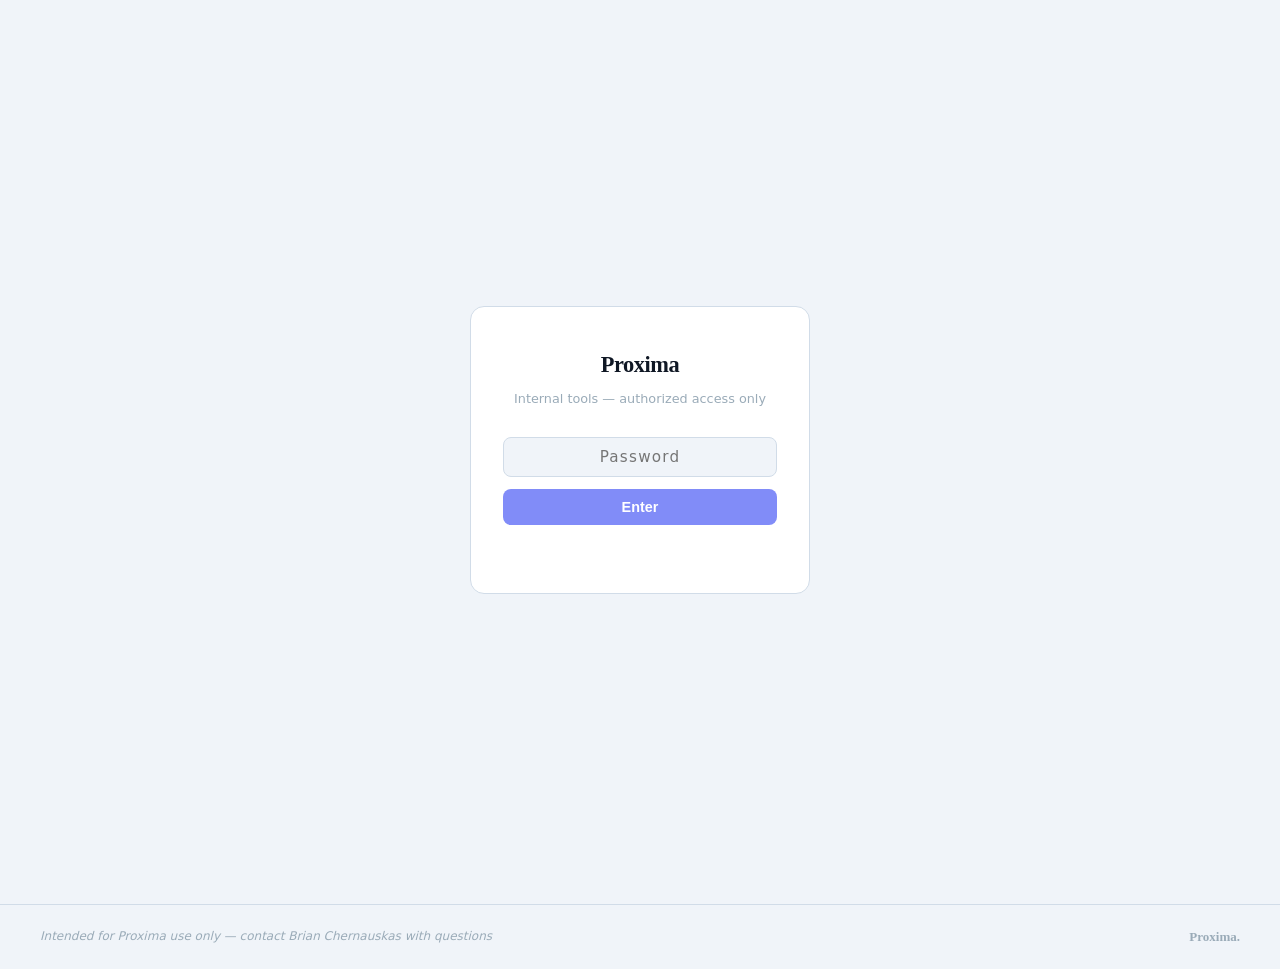
==== digest/index.html @ 7bc9e128 "Add monthly Research Digest: July 2026 issue, archive index, hub link" ====
<!DOCTYPE html>
<html lang="en">
<head>
  <meta charset="UTF-8">
  <script async src="https://www.googletagmanager.com/gtag/js?id=G-N5E1D26WRG"></script>
  <script>window.dataLayer=window.dataLayer||[];function gtag(){dataLayer.push(arguments);}gtag('js',new Date());gtag('config','G-N5E1D26WRG');</script>
  <meta name="viewport" content="width=device-width, initial-scale=1.0">
  <title>Proxima — Cloud Negotiation Research Digest</title>
  <link rel="stylesheet" href="digest.css">
  <style>
    .archive { padding:26px 40px 80px;max-width:820px; }
    @media(max-width:640px) { .archive { padding:20px 20px 60px; } }
    .year-label { font-family:'Courier New',monospace;font-size:10px;letter-spacing:.16em;text-transform:uppercase;color:var(--text-3);margin:26px 0 12px;padding-bottom:8px;border-bottom:1px solid var(--border-sub); }
    .year-label:first-child { margin-top:0; }
    .issue-card { background:var(--card);border:1px solid var(--border);border-radius:10px;padding:20px 22px;margin-bottom:12px;position:relative;overflow:hidden;cursor:pointer;transition:background .15s,border-color .15s,transform .12s; }
    .issue-card::before { content:'';position:absolute;top:0;left:0;right:0;height:2px;background:var(--proxima); }
    .issue-card:hover { background:var(--card-hover);transform:translateY(-1px);border-color:var(--proxima); }
    .issue-top { display:flex;align-items:baseline;gap:10px;flex-wrap:wrap;margin-bottom:8px; }
    .issue-num { font-family:'Courier New',monospace;font-size:10px;letter-spacing:.12em;text-transform:uppercase;color:var(--proxima);background:var(--proxima-dim);padding:3px 8px;border-radius:3px; }
    .issue-when { font-size:11.5px;color:var(--text-3);margin-left:auto;font-variant-numeric:tabular-nums; }
    .issue-card h2 { font-family:Georgia,serif;font-size:18px;font-weight:700;letter-spacing:-.2px;line-height:1.3;margin-bottom:7px; }
    .issue-card p.summary { font-size:13.5px;color:var(--text-2);line-height:1.7; }
    .highlights { list-style:none;margin-top:12px;padding-top:11px;border-top:1px solid var(--border-sub);display:flex;flex-direction:column;gap:5px; }
    .highlights li { font-size:12.5px;color:var(--text-2);padding-left:14px;position:relative;line-height:1.6; }
    .highlights li::before { content:'—';position:absolute;left:0;color:var(--text-3); }
    .issue-open { display:inline-flex;align-items:center;gap:5px;margin-top:13px;font-size:12px;font-weight:600;color:var(--proxima); }
    .next-issue { background:var(--card);border:1px dashed var(--border);border-radius:10px;padding:18px 20px;margin-top:18px;font-size:13px;color:var(--text-3);line-height:1.7; }
    .next-issue strong { color:var(--text-2); }
  </style>
</head>
<body>

<div id="auth-gate">
  <div class="gate-box">
    <div class="gate-wordmark">Proxima</div>
    <div class="gate-sub">Internal tools — authorized access only</div>
    <input id="gate-input" class="gate-input" type="password" placeholder="Password" autocomplete="current-password">
    <button class="gate-btn" onclick="checkPassword()">Enter</button>
    <div class="gate-error" id="gate-error"></div>
  </div>
</div>

<header class="site-header">
  <div class="wordmark">Proxima<span>.</span></div>
  <div class="header-right">
    <a class="back-link" href="../index.html">← All tools</a>
    <a class="back-link" href="../updates.html">Running log</a>
    <button class="theme-toggle" onclick="toggleTheme()">Toggle theme</button>
  </div>
</header>

<div class="masthead">
  <p class="masthead-eyebrow">Archive</p>
  <h1>Cloud Negotiation<br>Research Digest</h1>
  <p class="standfirst">A monthly synthesis of where AWS, Azure, and Google Cloud moved, what practitioners are reporting, and what it changes about how we advise a renewal. Compiled from the <a href="../updates.html" style="color:var(--proxima)">running update log</a>.</p>
</div>

<div class="archive" id="archive"></div>

<footer class="site-footer">
  <p>Intended for Proxima use only — contact Brian Chernauskas with questions</p>
  <div class="footer-wordmark">Proxima.</div>
</footer>

<script>
/* ============================================================
   DIGEST ARCHIVE
   Newest first. Add a new issue at the top when publishing.

   slug       : filename without .html (e.g. '2026-08')
   issueNum   : sequential issue number
   date       : 'YYYY-MM-DD' publication date
   title      : issue title
   summary    : one-paragraph description of the issue
   highlights : 2-4 headline bullets from the issue
   ============================================================ */
const ISSUES = [

  {
    slug: '2026-07',
    issueNum: 1,
    date: '2026-07-22',
    title: 'EA-to-MCA-E migration, CUD scope changes, and the first Database Savings Plans',
    summary: 'Microsoft begins moving EA customers to MCA-E ahead of renewal, eliminating the Level B/C/D discount structure. Google changes CUD default scope in a way that disrupts project-level chargeback. AWS Database Savings Plans reach GA and go almost entirely unclaimed in EDP negotiations.',
    highlights: [
      'Clients migrating to MCA-E without negotiating are seeing 10–30% cost increases',
      'GCP CUD scope now defaults to billing-account level for new accounts',
      'Flex CUDs extended to cover GKE Autopilot and Cloud Run',
      'All six tool recommendations from this issue have since shipped'
    ]
  }

];
/* ============================================================ */

function fmtDate(iso) {
  const [y, m, d] = iso.split('-').map(Number);
  return new Date(y, m - 1, d).toLocaleDateString('en-US', { month: 'long', day: 'numeric', year: 'numeric' });
}

function render() {
  const sorted = [...ISSUES].sort((a, b) => b.date.localeCompare(a.date));
  let html = '', lastYear = '';

  for (const i of sorted) {
    const year = i.date.slice(0, 4);
    if (year !== lastYear) { html += `<div class="year-label">${year}</div>`; lastYear = year; }
    html += `<article class="issue-card" onclick="location.href='${i.slug}.html'">
      <div class="issue-top">
        <span class="issue-num">Issue ${String(i.issueNum).padStart(2, '0')}</span>
        <span class="issue-when">${fmtDate(i.date)}</span>
      </div>
      <h2>${i.title}</h2>
      <p class="summary">${i.summary}</p>
      ${i.highlights && i.highlights.length ? `<ul class="highlights">${i.highlights.map(h => `<li>${h}</li>`).join('')}</ul>` : ''}
      <span class="issue-open">Read issue <svg width="13" height="13" viewBox="0 0 14 14" fill="none"><path d="M2 7h10M8 3l4 4-4 4" stroke="currentColor" stroke-width="1.5" stroke-linecap="round" stroke-linejoin="round"/></svg></span>
    </article>`;
  }

  html += `<div class="next-issue"><strong>Next issue compiles automatically.</strong> The weekly Monday scan files entries to the running log; on the first Monday of each month those entries are synthesized into a new issue and published here.</div>`;

  document.getElementById('archive').innerHTML = html;
}
render();

const HASH = 'e1af9770edb5a9358db28d25520d54b0e5aeb7bdaa6fed238cebea143d1560bb';
async function sha256(str) {
  const buf = await crypto.subtle.digest('SHA-256', new TextEncoder().encode(str));
  return Array.from(new Uint8Array(buf)).map(b => b.toString(16).padStart(2,'0')).join('');
}
async function checkPassword() {
  const hash = await sha256(document.getElementById('gate-input').value);
  if (hash === HASH) {
    localStorage.setItem('proxima-auth', HASH);
    document.getElementById('auth-gate').classList.add('hidden');
  } else {
    document.getElementById('gate-error').textContent = 'Incorrect password.';
    document.getElementById('gate-input').value = '';
    document.getElementById('gate-input').focus();
  }
}
document.getElementById('gate-input').addEventListener('keydown', e => { if (e.key === 'Enter') checkPassword(); });
if (localStorage.getItem('proxima-auth') === HASH) document.getElementById('auth-gate').classList.add('hidden');
function toggleTheme() {
  const root = document.documentElement;
  root.setAttribute('data-theme', root.getAttribute('data-theme') === 'dark' ? 'light' : 'dark');
}
</script>
</body>
</html>
---- digest/digest.css ----
/* ============================================================
   Proxima — Cloud Negotiation Research Digest
   Shared stylesheet for the digest index and all issues.
   ============================================================ */

:root {
  --bg:#F0F4F9; --surface:#FFFFFF; --card:#FFFFFF; --card-hover:#F7F9FC;
  --border:#D1DCE8; --border-sub:#E4EBF3; --text:#0F1724; --text-2:#4A5A6E; --text-3:#9AABB8;
  --proxima:#818CF8; --proxima-dim:rgba(129,140,248,.12);
  --aws:#F59E0B;   --aws-dim:rgba(245,158,11,.1);
  --azure:#3B82F6; --azure-dim:rgba(59,130,246,.1);
  --gcp:#34D399;   --gcp-dim:rgba(52,211,153,.1);
  --multi:#A78BFA; --multi-dim:rgba(167,139,250,.1);
  --ok:#059669;    --ok-dim:rgba(5,150,105,.1);
}
@media (prefers-color-scheme: dark) {
  :root:not([data-theme="light"]) {
    --bg:#080D16; --surface:#0F1724; --card:#111B2B; --card-hover:#152235;
    --border:#1E2D42; --border-sub:#162030; --text:#E8EFF8; --text-2:#7D8FA3; --text-3:#3E5068;
    --ok:#34D399; --ok-dim:rgba(52,211,153,.1);
  }
}
:root[data-theme="dark"] {
  --bg:#080D16; --surface:#0F1724; --card:#111B2B; --card-hover:#152235;
  --border:#1E2D42; --border-sub:#162030; --text:#E8EFF8; --text-2:#7D8FA3; --text-3:#3E5068;
  --ok:#34D399; --ok-dim:rgba(52,211,153,.1);
}
:root[data-theme="light"] {
  --bg:#F0F4F9; --surface:#FFFFFF; --card:#FFFFFF; --card-hover:#F7F9FC;
  --border:#D1DCE8; --border-sub:#E4EBF3; --text:#0F1724; --text-2:#4A5A6E; --text-3:#9AABB8;
  --ok:#059669; --ok-dim:rgba(5,150,105,.1);
}

*, *::before, *::after { box-sizing:border-box; margin:0; padding:0; }
body { background:var(--bg); color:var(--text); font-family:'Segoe UI',system-ui,-apple-system,sans-serif; font-size:15px; line-height:1.6; min-height:100vh; }
a { color:inherit; text-decoration:none; }

/* AUTH GATE */
#auth-gate { position:fixed;inset:0;z-index:1000;background:var(--bg);display:flex;align-items:center;justify-content:center; }
#auth-gate.hidden { display:none; }
.gate-box { width:100%;max-width:340px;padding:40px 32px;background:var(--card);border:1px solid var(--border);border-radius:14px;text-align:center; }
.gate-wordmark { font-family:Georgia,serif;font-size:1.4rem;font-weight:700;letter-spacing:-.02em;margin-bottom:6px; }
.gate-sub { font-size:.8rem;color:var(--text-3);margin-bottom:28px; }
.gate-input { width:100%;padding:10px 14px;background:var(--bg);border:1px solid var(--border);border-radius:8px;color:var(--text);font-size:.95rem;font-family:inherit;text-align:center;letter-spacing:.08em;margin-bottom:12px;outline:none; }
.gate-input:focus { border-color:var(--proxima); }
.gate-btn { width:100%;padding:10px;background:var(--proxima);color:#fff;border:none;border-radius:8px;font-size:.9rem;font-weight:600;cursor:pointer; }
.gate-error { margin-top:10px;font-size:.8rem;color:#f87171;min-height:18px; }

/* HEADER */
.site-header { border-bottom:1px solid var(--border);padding:0 40px;display:flex;align-items:center;justify-content:space-between;height:54px; }
.wordmark { font-family:Georgia,serif;font-size:19px;font-weight:700;letter-spacing:-.4px; }
.wordmark span { color:var(--proxima); }
.header-right { display:flex;align-items:center;gap:14px;flex-wrap:wrap; }
.back-link { font-size:12px;color:var(--text-2); }
.back-link:hover { color:var(--text); }
.theme-toggle { background:none;border:1px solid var(--border);color:var(--text-2);cursor:pointer;padding:5px 12px;font-size:11px;letter-spacing:.06em;font-family:inherit;border-radius:4px; }
.theme-toggle:hover { border-color:var(--text-2);color:var(--text); }

/* MASTHEAD */
.masthead { padding:44px 40px 30px;border-bottom:1px solid var(--border); }
.masthead-eyebrow { font-family:'Courier New',monospace;font-size:10px;letter-spacing:.16em;text-transform:uppercase;color:var(--proxima);margin-bottom:12px; }
.masthead h1 { font-family:Georgia,serif;font-size:clamp(24px,3vw,34px);font-weight:700;line-height:1.15;letter-spacing:-.5px;margin-bottom:10px;text-wrap:balance; }
.masthead .issue-date { font-size:13px;color:var(--text-3);font-variant-numeric:tabular-nums; }
.masthead p.standfirst { font-size:14px;color:var(--text-2);max-width:620px;margin-top:12px; }

/* BODY */
.issue { padding:8px 40px 80px;max-width:820px; }
@media(max-width:640px) { .masthead { padding:30px 20px 22px; } .issue { padding:8px 20px 60px; } .site-header { padding:0 20px; } .site-footer { padding:20px !important; } }

.section { margin-top:38px; }
.section-head { display:flex;align-items:center;gap:12px;margin-bottom:16px;padding-bottom:10px;border-bottom:1px solid var(--border-sub); }
.section-head h2 { font-family:Georgia,serif;font-size:19px;font-weight:700;letter-spacing:-.3px; }
.section-rule { flex:1;height:1px;background:var(--border-sub); }
.section-note { font-size:11px;color:var(--text-3);font-family:'Courier New',monospace;letter-spacing:.1em;text-transform:uppercase; }

.item-list { list-style:none;display:flex;flex-direction:column;gap:12px; }
.item { background:var(--card);border:1px solid var(--border);border-radius:9px;padding:15px 17px;position:relative;overflow:hidden; }
.item::before { content:'';position:absolute;top:0;left:0;bottom:0;width:3px;background:var(--multi); }
.item.aws::before   { background:var(--aws); }
.item.azure::before { background:var(--azure); }
.item.gcp::before   { background:var(--gcp); }
.item-tag { font-family:'Courier New',monospace;font-size:9.5px;letter-spacing:.1em;text-transform:uppercase;padding:2px 6px;border-radius:3px;background:var(--multi-dim);color:var(--multi);margin-bottom:7px;display:inline-block; }
.item.aws   .item-tag { background:var(--aws-dim);color:var(--aws); }
.item.azure .item-tag { background:var(--azure-dim);color:var(--azure); }
.item.gcp   .item-tag { background:var(--gcp-dim);color:var(--gcp); }
.item h3 { font-family:Georgia,serif;font-size:15px;font-weight:700;line-height:1.35;margin-bottom:5px; }
.item p { font-size:13.5px;color:var(--text-2);line-height:1.7; }

/* PROVIDER NARRATIVE */
.provider { background:var(--card);border:1px solid var(--border);border-radius:10px;padding:20px 22px;position:relative;overflow:hidden; }
.provider::before { content:'';position:absolute;top:0;left:0;right:0;height:2px; }
.provider.aws::before   { background:var(--aws); }
.provider.azure::before { background:var(--azure); }
.provider.gcp::before   { background:var(--gcp); }
.provider p { font-size:14px;color:var(--text-2);line-height:1.75; }
.provider p + p { margin-top:12px; }
.provider strong { color:var(--text); }

.sources { margin-top:14px;padding-top:12px;border-top:1px solid var(--border-sub);font-size:11.5px;color:var(--text-3);line-height:1.8; }
.sources a { color:var(--text-2);text-decoration:underline;text-decoration-color:var(--border); }
.sources a:hover { color:var(--proxima);text-decoration-color:var(--proxima); }
.sources-label { font-family:'Courier New',monospace;letter-spacing:.1em;text-transform:uppercase;font-size:9.5px;color:var(--text-3);margin-right:4px; }

.src-link { color:var(--proxima);font-size:12px;font-weight:600;text-decoration:none;white-space:nowrap; }
.src-link:hover { text-decoration:underline; }

/* BACKLOG TABLE */
.backlog { width:100%;border-collapse:collapse;font-size:13.5px; }
.backlog thead th { text-align:left;padding:8px 10px 8px 0;color:var(--text-3);font-weight:600;font-size:11px;letter-spacing:.08em;text-transform:uppercase;border-bottom:1px solid var(--border); }
.backlog tbody td { padding:11px 10px 11px 0;border-bottom:1px solid var(--border-sub);color:var(--text-2);vertical-align:top; }
.backlog tbody td:first-child { color:var(--text);font-weight:600;white-space:nowrap; }
.status { display:inline-flex;align-items:center;gap:5px;font-size:11.5px;font-weight:700;padding:3px 9px;border-radius:20px;white-space:nowrap; }
.status.shipped { background:var(--ok-dim);color:var(--ok); }
.status.open    { background:var(--proxima-dim);color:var(--proxima); }
.backlog-wrap { overflow-x:auto; }

/* CALLOUT */
.callout { background:var(--proxima-dim);border:1px solid rgba(129,140,248,.28);border-radius:9px;padding:15px 17px;font-size:13.5px;color:var(--text-2);line-height:1.7; }
.callout strong { color:var(--text); }

/* FOOTER */
.site-footer { border-top:1px solid var(--border);padding:22px 40px;display:flex;align-items:center;justify-content:space-between;flex-wrap:wrap;gap:10px; }
.site-footer p { font-size:12px;color:var(--text-3);font-style:italic; }
.footer-links { font-size:12px;color:var(--text-3); }
.footer-links a { color:var(--text-2); }
.footer-links a:hover { color:var(--proxima); }
.footer-wordmark { font-family:Georgia,serif;font-size:13px;font-weight:700;color:var(--text-3); }
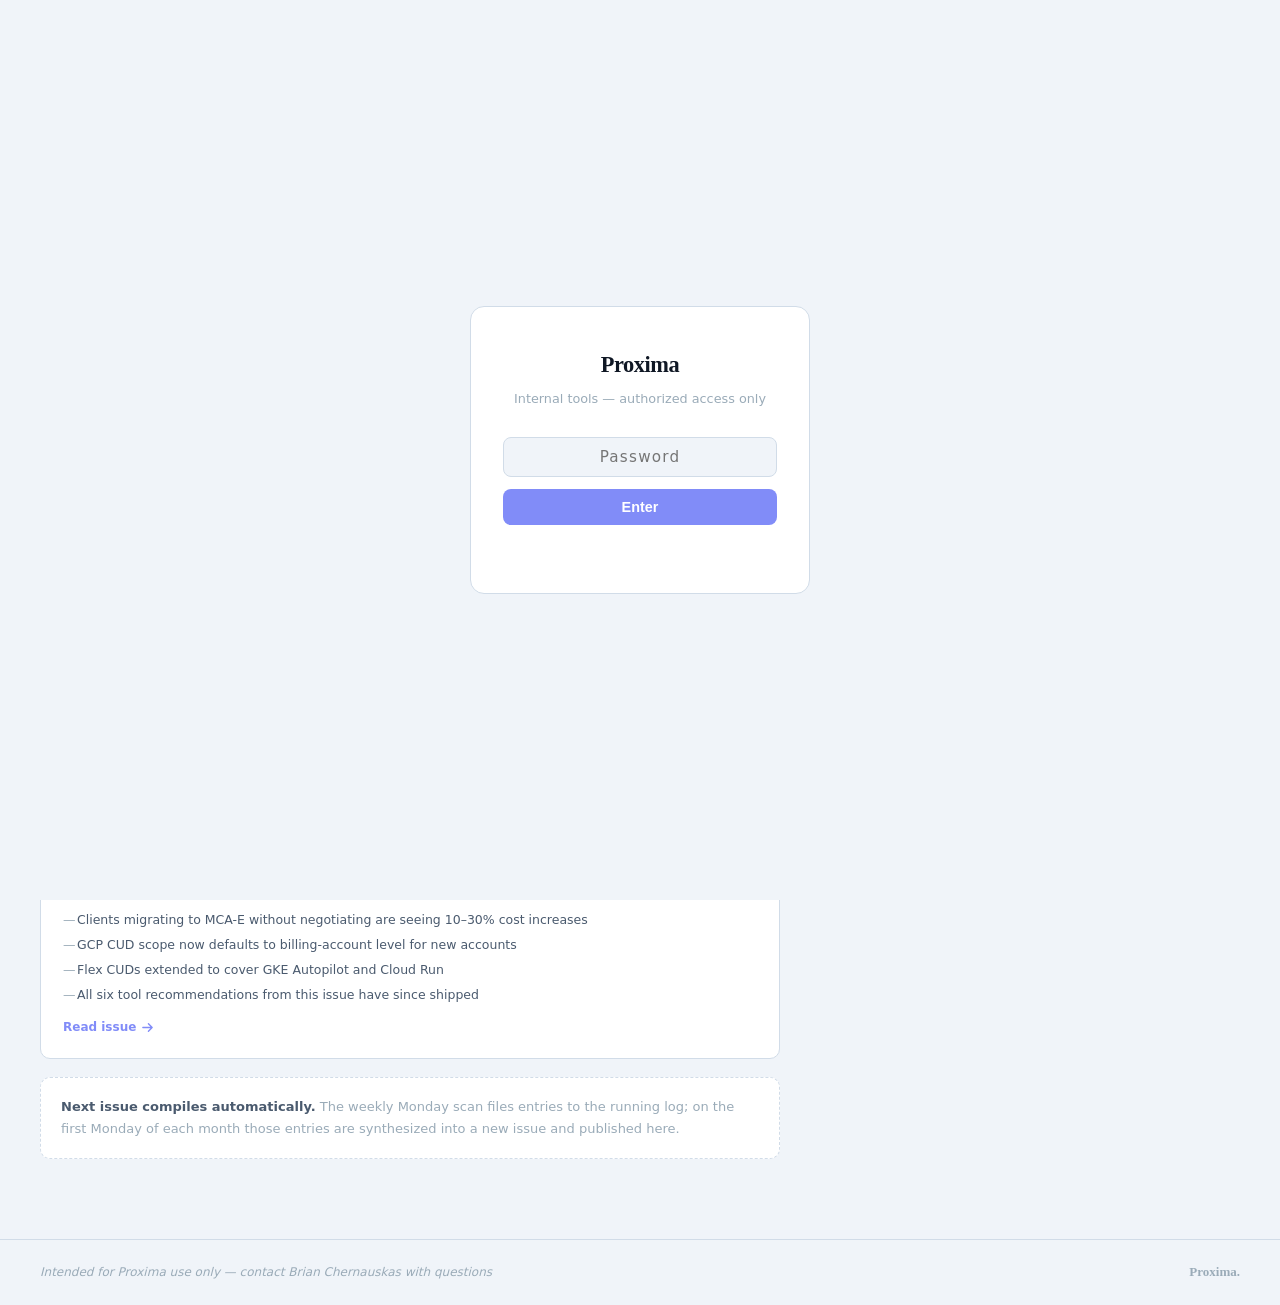
==== commit e5f98843: "Add monthly Research Digest: August 2026 issue Covers AWS PPA rebrand + GPU capacity block price hik" ====
--- a/digest/index.html
+++ b/digest/index.html
@@ -77,6 +77,20 @@
 const ISSUES = [
 
   {
+    slug: '2026-08',
+    issueNum: 2,
+    date: '2026-08-18',
+    title: "GPU price hikes, Azure's vanishing price lock, and AI as its own negotiation line",
+    summary: 'AWS renames EDP to PPA and raises GPU Capacity Block prices 20%. Azure\'s 3-year EA price lock does not carry over to MCA-E or CSP, sharpening the cost of migrating without negotiating a bridge. Vertex AI emerges as the least-scrutinized line item in Google Cloud deals.',
+    highlights: [
+      'EC2 GPU Capacity Block prices up ~20% effective July 1 — second hike this year',
+      "Azure's EA price lock doesn't transfer to MCA-E or CSP — the real cost of migrating off EA",
+      'Vertex AI runs 18-32% below published rates inside a CUD, 38-52% for Provisioned Throughput',
+      'FinOps practitioners now pulled into M&A due diligence, not just cost reviews'
+    ]
+  },
+
+  {
     slug: '2026-07',
     issueNum: 1,
     date: '2026-07-22',
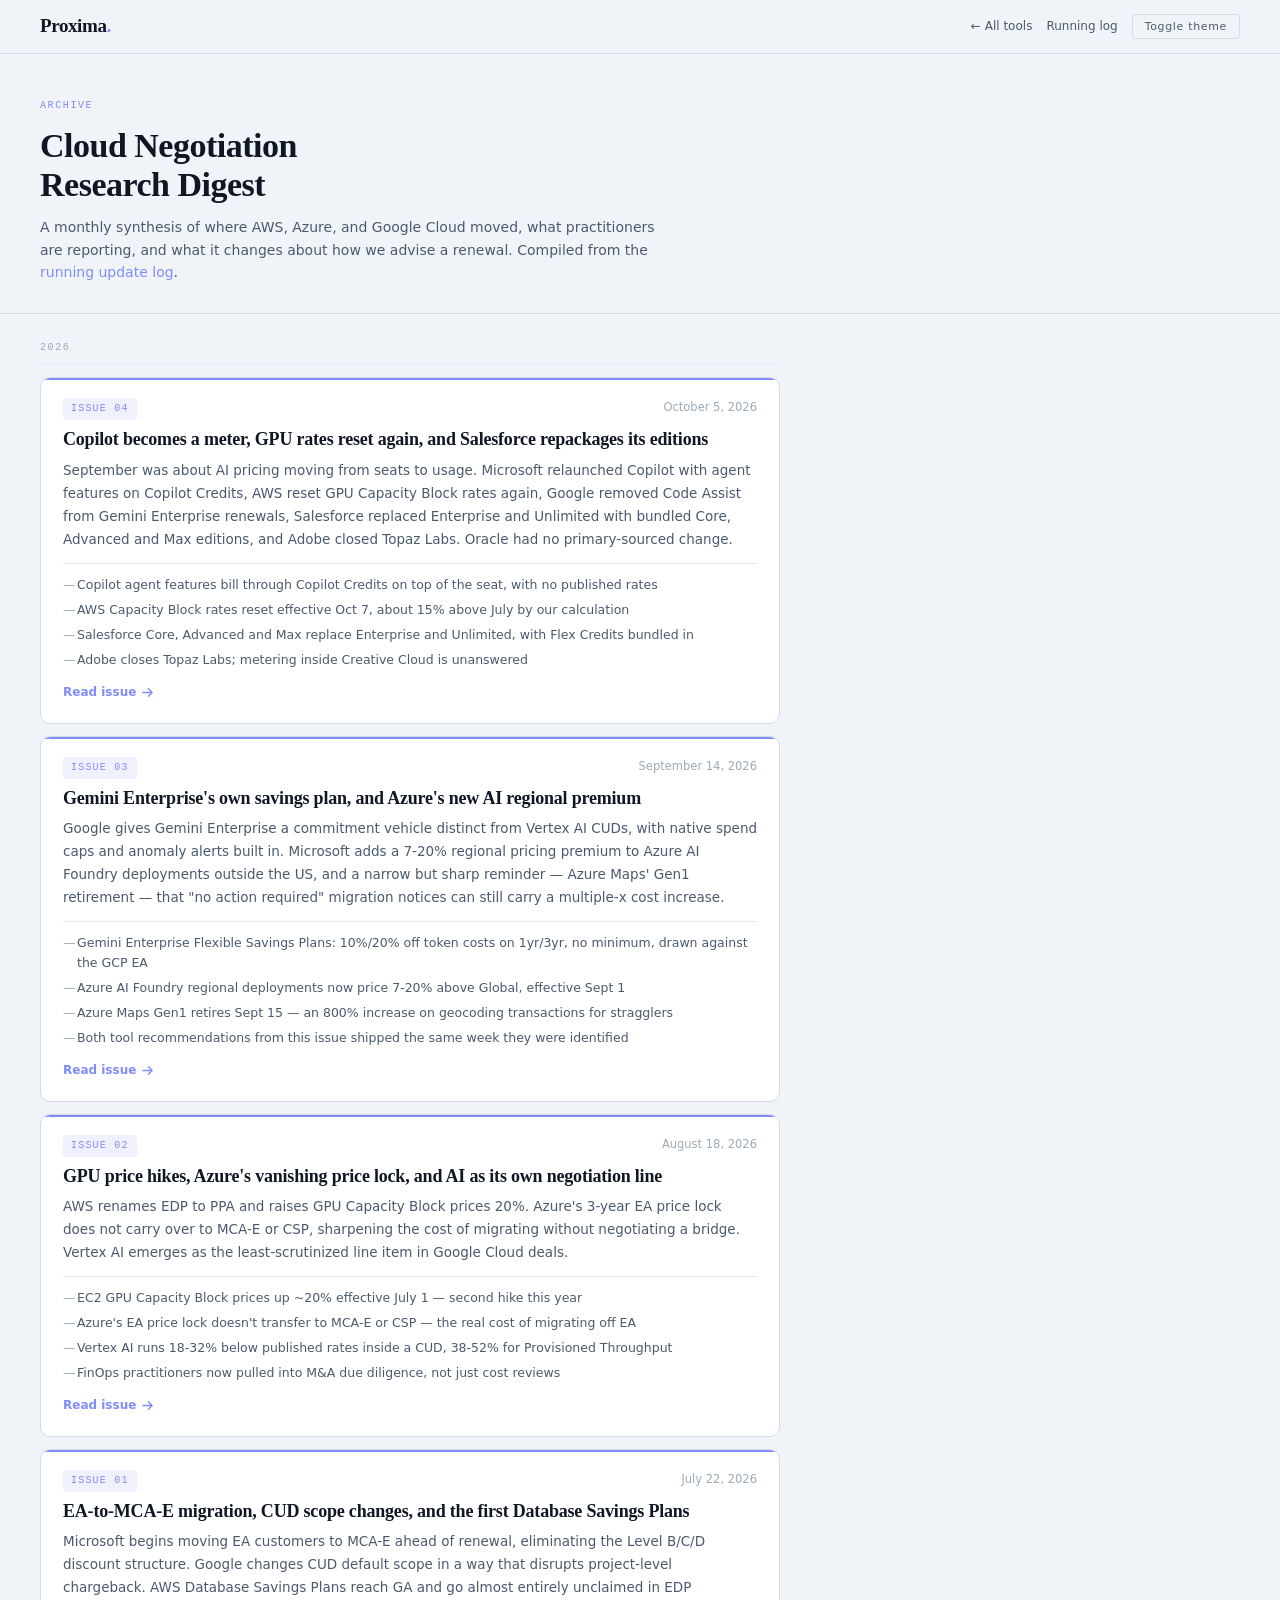
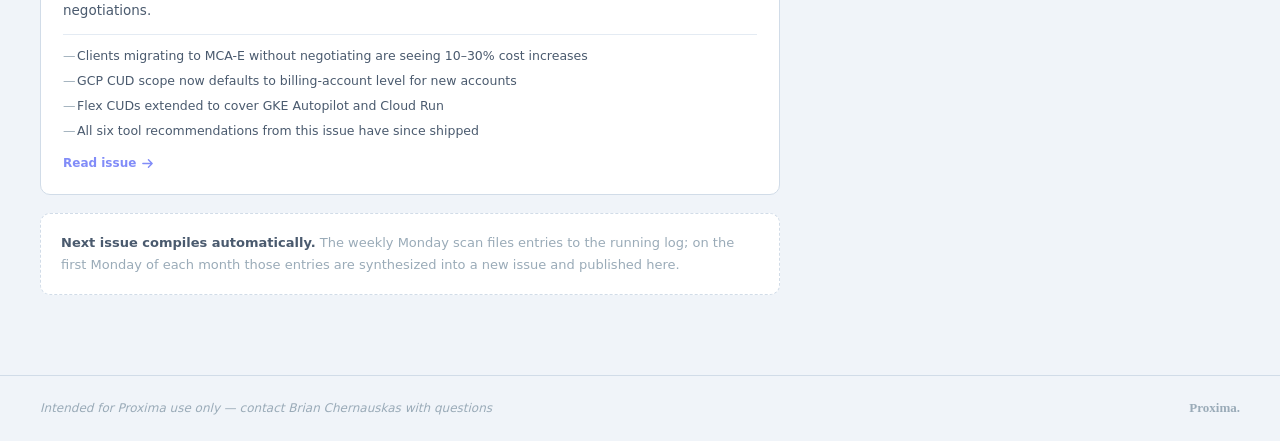
==== commit 27ab0418: "Move to custom domains; remove password gate Co-Authored-By: Claude Sonnet 5.5 <noreply@anthropic.co" ====
--- a/digest/index.html
+++ b/digest/index.html
@@ -30,16 +30,6 @@
 </head>
 <body>
 
-<div id="auth-gate">
-  <div class="gate-box">
-    <div class="gate-wordmark">Proxima</div>
-    <div class="gate-sub">Internal tools — authorized access only</div>
-    <input id="gate-input" class="gate-input" type="password" placeholder="Password" autocomplete="current-password">
-    <button class="gate-btn" onclick="checkPassword()">Enter</button>
-    <div class="gate-error" id="gate-error"></div>
-  </div>
-</div>
-
 <header class="site-header">
   <div class="wordmark">Proxima<span>.</span></div>
   <div class="header-right">
@@ -65,47 +55,11 @@
 <script>
 /* ============================================================
    DIGEST ARCHIVE
-   Newest first. Add a new issue at the top when publishing.
-
-   slug       : filename without .html (e.g. '2026-08')
-   issueNum   : sequential issue number
-   date       : 'YYYY-MM-DD' publication date
-   title      : issue title
-   summary    : one-paragraph description of the issue
-   highlights : 2-4 headline bullets from the issue
+   Issue metadata now lives in digest/issues.json (single source
+   of truth shared with the hub's "latest issue" link). Add a new
+   entry there when publishing — nothing to edit here.
    ============================================================ */
-const ISSUES = [
-
-  {
-    slug: '2026-08',
-    issueNum: 2,
-    date: '2026-08-18',
-    title: "GPU price hikes, Azure's vanishing price lock, and AI as its own negotiation line",
-    summary: 'AWS renames EDP to PPA and raises GPU Capacity Block prices 20%. Azure\'s 3-year EA price lock does not carry over to MCA-E or CSP, sharpening the cost of migrating without negotiating a bridge. Vertex AI emerges as the least-scrutinized line item in Google Cloud deals.',
-    highlights: [
-      'EC2 GPU Capacity Block prices up ~20% effective July 1 — second hike this year',
-      "Azure's EA price lock doesn't transfer to MCA-E or CSP — the real cost of migrating off EA",
-      'Vertex AI runs 18-32% below published rates inside a CUD, 38-52% for Provisioned Throughput',
-      'FinOps practitioners now pulled into M&A due diligence, not just cost reviews'
-    ]
-  },
-
-  {
-    slug: '2026-07',
-    issueNum: 1,
-    date: '2026-07-22',
-    title: 'EA-to-MCA-E migration, CUD scope changes, and the first Database Savings Plans',
-    summary: 'Microsoft begins moving EA customers to MCA-E ahead of renewal, eliminating the Level B/C/D discount structure. Google changes CUD default scope in a way that disrupts project-level chargeback. AWS Database Savings Plans reach GA and go almost entirely unclaimed in EDP negotiations.',
-    highlights: [
-      'Clients migrating to MCA-E without negotiating are seeing 10–30% cost increases',
-      'GCP CUD scope now defaults to billing-account level for new accounts',
-      'Flex CUDs extended to cover GKE Autopilot and Cloud Run',
-      'All six tool recommendations from this issue have since shipped'
-    ]
-  }
-
-];
-/* ============================================================ */
+let ISSUES = [];
 
 function fmtDate(iso) {
   const [y, m, d] = iso.split('-').map(Number);
@@ -135,26 +89,15 @@
 
   document.getElementById('archive').innerHTML = html;
 }
-render();
 
-const HASH = 'e1af9770edb5a9358db28d25520d54b0e5aeb7bdaa6fed238cebea143d1560bb';
-async function sha256(str) {
-  const buf = await crypto.subtle.digest('SHA-256', new TextEncoder().encode(str));
-  return Array.from(new Uint8Array(buf)).map(b => b.toString(16).padStart(2,'0')).join('');
-}
-async function checkPassword() {
-  const hash = await sha256(document.getElementById('gate-input').value);
-  if (hash === HASH) {
-    localStorage.setItem('proxima-auth', HASH);
-    document.getElementById('auth-gate').classList.add('hidden');
-  } else {
-    document.getElementById('gate-error').textContent = 'Incorrect password.';
-    document.getElementById('gate-input').value = '';
-    document.getElementById('gate-input').focus();
-  }
-}
-document.getElementById('gate-input').addEventListener('keydown', e => { if (e.key === 'Enter') checkPassword(); });
-if (localStorage.getItem('proxima-auth') === HASH) document.getElementById('auth-gate').classList.add('hidden');
+fetch('issues.json')
+  .then(r => r.json())
+  .then(data => { ISSUES = data; render(); })
+  .catch(() => {
+    document.getElementById('archive').innerHTML =
+      '<p class="summary">Could not load the issue list. <a href="issues.json" style="color:var(--proxima)">View issues.json</a> directly.</p>';
+  });
+
 function toggleTheme() {
   const root = document.documentElement;
   root.setAttribute('data-theme', root.getAttribute('data-theme') === 'dark' ? 'light' : 'dark');
--- a/digest/digest.css
+++ b/digest/digest.css
@@ -11,6 +11,9 @@
   --azure:#3B82F6; --azure-dim:rgba(59,130,246,.1);
   --gcp:#34D399;   --gcp-dim:rgba(52,211,153,.1);
   --multi:#A78BFA; --multi-dim:rgba(167,139,250,.1);
+  --salesforce:#0284C7; --salesforce-dim:rgba(2,132,199,.1);
+  --adobe:#EF4444; --adobe-dim:rgba(239,68,68,.1);
+  --oracle:#C74634; --oracle-dim:rgba(199,70,52,.1);
   --ok:#059669;    --ok-dim:rgba(5,150,105,.1);
 }
 @media (prefers-color-scheme: dark) {
@@ -36,15 +39,6 @@
 a { color:inherit; text-decoration:none; }
 
 /* AUTH GATE */
-#auth-gate { position:fixed;inset:0;z-index:1000;background:var(--bg);display:flex;align-items:center;justify-content:center; }
-#auth-gate.hidden { display:none; }
-.gate-box { width:100%;max-width:340px;padding:40px 32px;background:var(--card);border:1px solid var(--border);border-radius:14px;text-align:center; }
-.gate-wordmark { font-family:Georgia,serif;font-size:1.4rem;font-weight:700;letter-spacing:-.02em;margin-bottom:6px; }
-.gate-sub { font-size:.8rem;color:var(--text-3);margin-bottom:28px; }
-.gate-input { width:100%;padding:10px 14px;background:var(--bg);border:1px solid var(--border);border-radius:8px;color:var(--text);font-size:.95rem;font-family:inherit;text-align:center;letter-spacing:.08em;margin-bottom:12px;outline:none; }
-.gate-input:focus { border-color:var(--proxima); }
-.gate-btn { width:100%;padding:10px;background:var(--proxima);color:#fff;border:none;border-radius:8px;font-size:.9rem;font-weight:600;cursor:pointer; }
-.gate-error { margin-top:10px;font-size:.8rem;color:#f87171;min-height:18px; }
 
 /* HEADER */
 .site-header { border-bottom:1px solid var(--border);padding:0 40px;display:flex;align-items:center;justify-content:space-between;height:54px; }
@@ -79,10 +73,16 @@
 .item.aws::before   { background:var(--aws); }
 .item.azure::before { background:var(--azure); }
 .item.gcp::before   { background:var(--gcp); }
+.item.salesforce::before { background:var(--salesforce); }
+.item.adobe::before { background:var(--adobe); }
+.item.oracle::before { background:var(--oracle); }
 .item-tag { font-family:'Courier New',monospace;font-size:9.5px;letter-spacing:.1em;text-transform:uppercase;padding:2px 6px;border-radius:3px;background:var(--multi-dim);color:var(--multi);margin-bottom:7px;display:inline-block; }
 .item.aws   .item-tag { background:var(--aws-dim);color:var(--aws); }
 .item.azure .item-tag { background:var(--azure-dim);color:var(--azure); }
 .item.gcp   .item-tag { background:var(--gcp-dim);color:var(--gcp); }
+.item.salesforce .item-tag { background:var(--salesforce-dim);color:var(--salesforce); }
+.item.adobe .item-tag { background:var(--adobe-dim);color:var(--adobe); }
+.item.oracle .item-tag { background:var(--oracle-dim);color:var(--oracle); }
 .item h3 { font-family:Georgia,serif;font-size:15px;font-weight:700;line-height:1.35;margin-bottom:5px; }
 .item p { font-size:13.5px;color:var(--text-2);line-height:1.7; }
 
@@ -92,6 +92,9 @@
 .provider.aws::before   { background:var(--aws); }
 .provider.azure::before { background:var(--azure); }
 .provider.gcp::before   { background:var(--gcp); }
+.provider.salesforce::before { background:var(--salesforce); }
+.provider.adobe::before { background:var(--adobe); }
+.provider.oracle::before { background:var(--oracle); }
 .provider p { font-size:14px;color:var(--text-2);line-height:1.75; }
 .provider p + p { margin-top:12px; }
 .provider strong { color:var(--text); }
